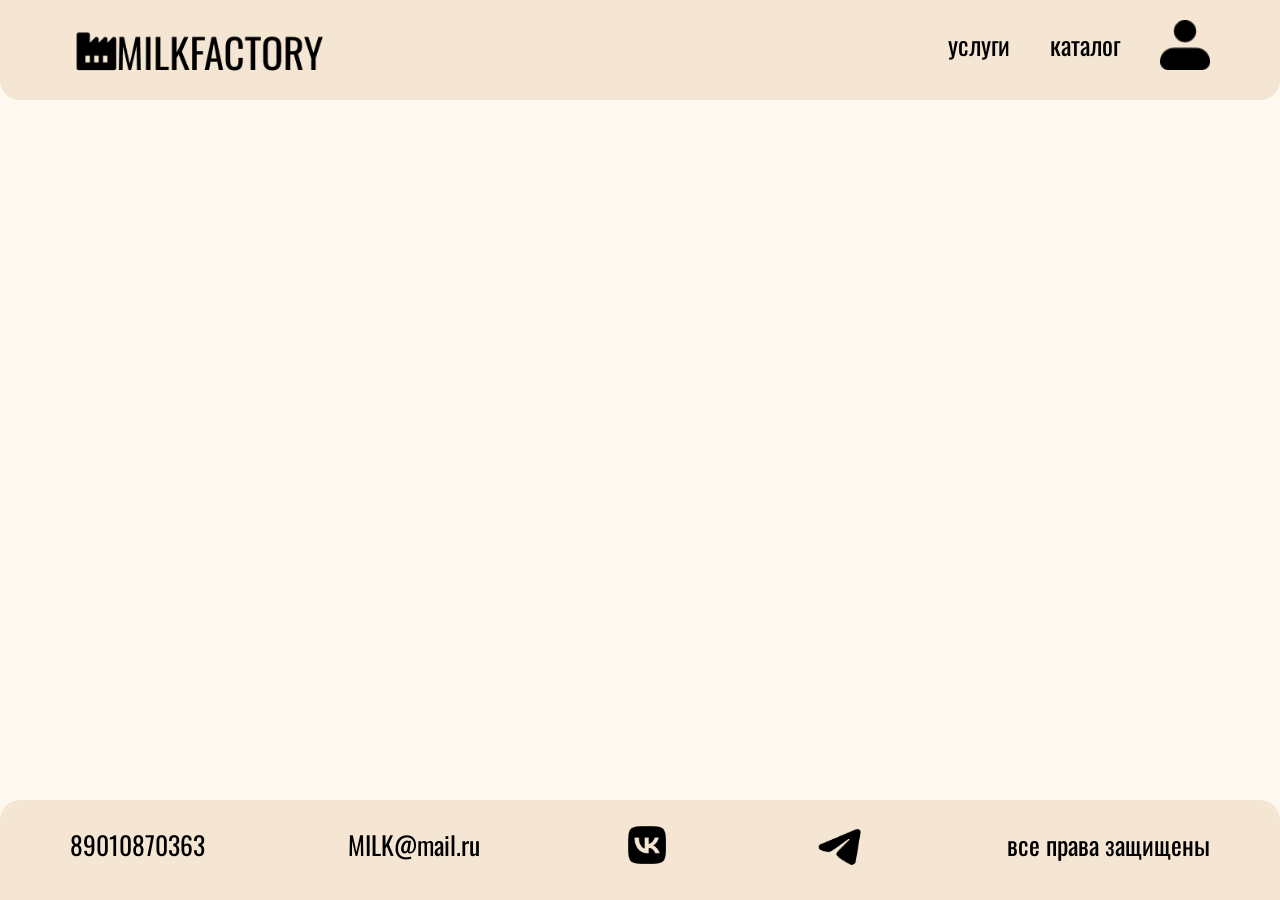
==== public/index.html @ 11dccf15 "Add files via upload добавил основные папки и сделал подвал и шапку сайта" ====
<!DOCTYPE html>
<html lang="en">
<head>
    <meta charset="UTF-8">
    <meta http-equiv="X-UA-Compatible" content="IE=edge">
    <meta name="viewport" content="width=device-width, initial-scale=1.0">
    <title>Document</title>
    <link rel="stylesheet" href="css/reset.css">
    <link rel="stylesheet" href="css/style.css">
    <link rel="preconnect" href="https://fonts.googleapis.com">
    <link rel="preconnect" href="https://fonts.gstatic.com" crossorigin>
    <link href="https://fonts.googleapis.com/css2?family=Oswald:wght@200..700&display=swap" rel="stylesheet">
</head>
<body>
    <header>
        <a class="logo-contain"><img src="img/logo.png" alt="логотип" class="logo"></a>
        <a class="back-contain"><img src="img/icons/back.png" alt="логотип" class="back"></a>
        <nav>
            <ul>
                <li><a>услуги</a></li>
                <li><a>каталог</a></li>
                <li><a><img src="img/icons/profile.png" alt="профиль" class="icon"></a></li>
            </ul>
        </nav>
    </header>
    <main></main>
    <footer>
        <nav>
            <ul>
                <li><a>89010870363</a></li>
                <li><a>MILK@mail.ru</a></li>
                <li><a><img src="img/icons/vk.png" alt="вк" class="icon"></a></li>
                <li><a><img src="img/icons/tg.png" alt="телеграмм" class="icon"></a></li>
                <li class="protected"><a>все права защищены</a></li>
            </ul>
        </nav>
    </footer>
</body>
</html>
---- public/css/style.css ----
body {
    background-color: #FFF8F0;
    min-height: 100vh;
    display: flex;
    flex-direction: column;
    gap: clamp(15px, 10vw, 50px);
}

a{
    font-family: "Oswald", sans-serif;
    font-size: clamp(20px, 2vw, 40px);
}

main {
    display: flex;
    flex: 1;
    flex-direction: column;
    align-items: center;
    width: 100%;
    justify-self: center;
    gap: clamp(15px, 10vw, 50px);
}

header, footer {
    background-color: #F5E6D3;
    height: clamp(70px, 10vw, 100px);
    width: 100%;
    padding: 20px clamp(30px, 10vw, 70px);
    display: flex;
}

header {
    justify-content: space-between;
    border-radius: 0px 0px 20px 20px;
}

header nav ul {
    display: flex;
    justify-content: space-around;
    gap: 40px;
    align-items: center;
}

.logo-contain{
    display: flex;
    align-items: center;
}

footer {
    border-radius: 20px 20px 0px 0px;
}

footer nav{
    width: 100%;
}

footer nav ul {
    display: flex;
    justify-content: space-between;
    align-items: center;
}

.logo {
    width: clamp(200px, 20vw, 315px);
    max-height: 70px;
}

.icon {
    width: clamp(30px, 5vw, 50px);
    height: clamp(30px, 5vw, 50px);
}

.back {
    width: 40px;
    height: 25px;
}

.back-contain {
    display: none;
}

@media (max-width: 750px) {
    .logo-contain {
        display: none;
    }
    .protected {
        display: none;
    }
    .back-contain{
        display: flex;
        align-items: center;
    }
}
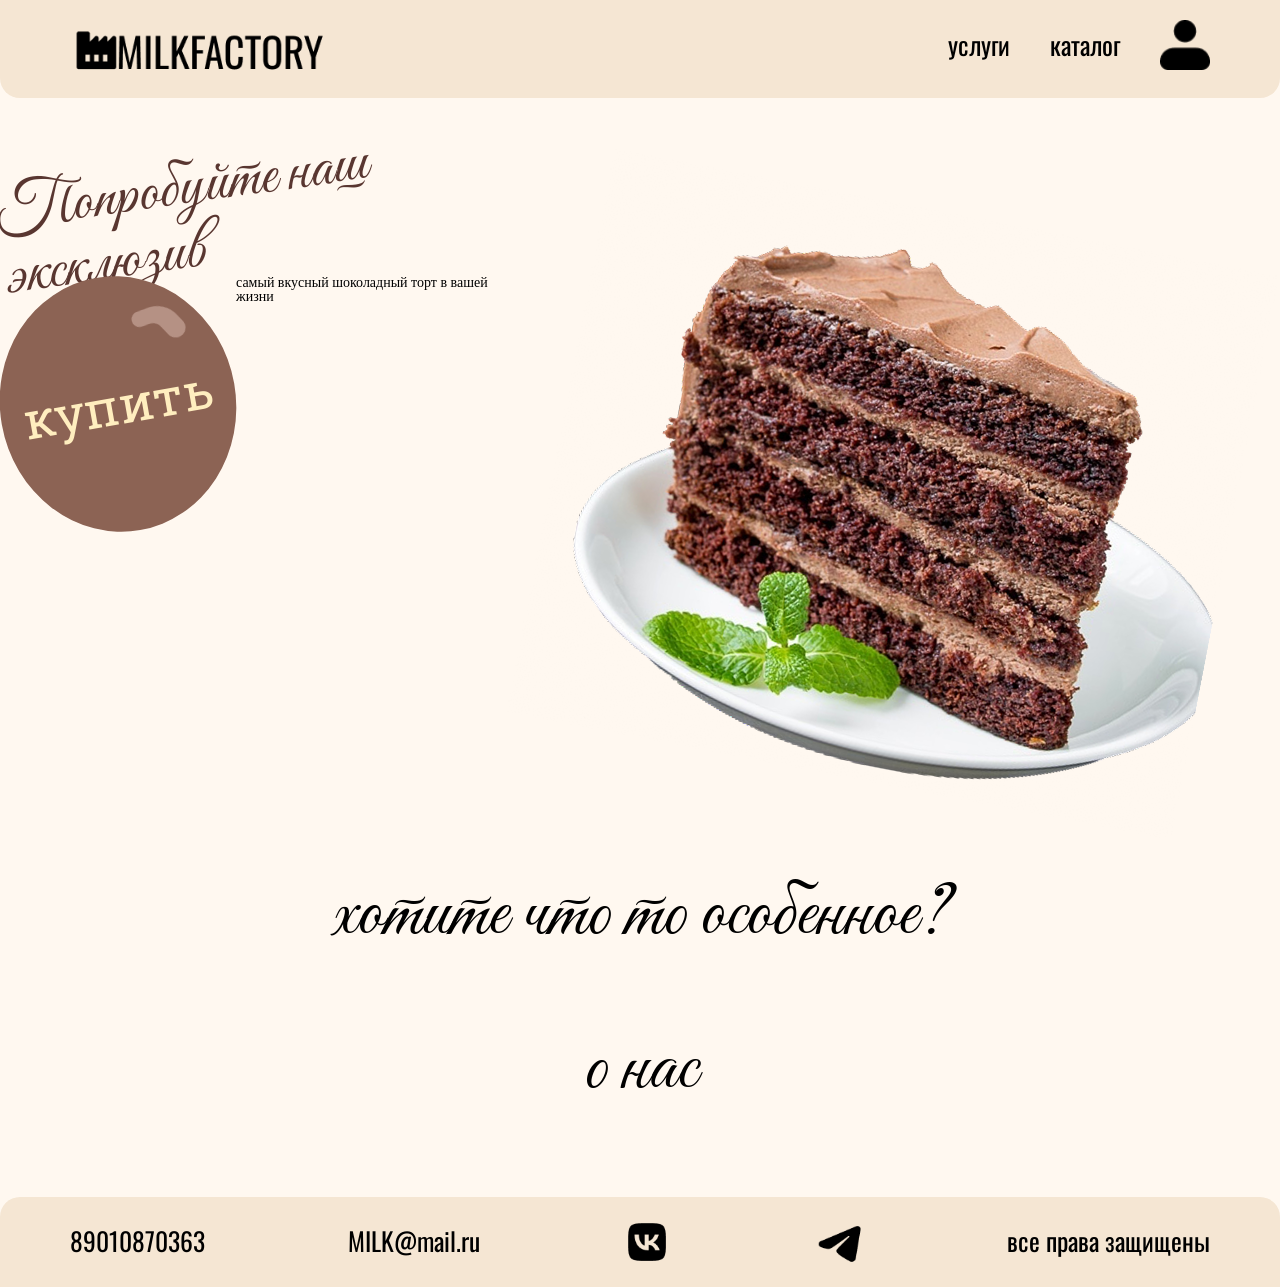
==== commit f00509e6: "Add files via upload" ====
--- a/public/index.html
+++ b/public/index.html
@@ -10,11 +10,13 @@
     <link rel="preconnect" href="https://fonts.googleapis.com">
     <link rel="preconnect" href="https://fonts.gstatic.com" crossorigin>
     <link href="https://fonts.googleapis.com/css2?family=Oswald:wght@200..700&display=swap" rel="stylesheet">
+    <link href="https://fonts.googleapis.com/css2?family=Great+Vibes&display=swap" rel="stylesheet">
+    <link href="https://fonts.googleapis.com/css2?family=Roboto+Slab:wght@100..900&display=swap" rel="stylesheet">
 </head>
 <body>
     <header>
         <a class="logo-contain"><img src="img/logo.png" alt="логотип" class="logo"></a>
-        <a class="back-contain"><img src="img/icons/back.png" alt="логотип" class="back"></a>
+        <a class="back-contain"><img src="img/icons/logo_tel.png" alt="логотип" class="back"></a>
         <nav>
             <ul>
                 <li><a>услуги</a></li>
@@ -23,7 +25,22 @@
             </ul>
         </nav>
     </header>
-    <main></main>
+    <main>
+        <section class="offer">
+            <div>
+                <h1 class="offer-title">Попробуйте наш эксклюзив</h1>
+                <div class="offer--down">
+                    <button class="offer-button">купить <img class="highlight" src="img/button_before.png" alt=""></button>
+                    <p class="offer-text">самый вкусный шоколадный торт в вашей  жизни</p>
+                </div>
+            </div>
+            <img src="img/products/торт.png" alt="торт шоколадный, вкусный">
+        </section>
+        <h2>хотите что то особенное?</h2>
+        <section></section>
+        <h2>о нас</h2>
+        <section></section>
+    </main>
     <footer>
         <nav>
             <ul>
--- a/public/css/style.css
+++ b/public/css/style.css
@@ -11,6 +11,11 @@
     font-size: clamp(20px, 2vw, 40px);
 }
 
+h2{
+    font-family: "Great Vibes", cursive;
+    font-size: clamp(40px, 6vw, 135px);
+}
+
 main {
     display: flex;
     flex: 1;
@@ -18,7 +23,7 @@
     align-items: center;
     width: 100%;
     justify-self: center;
-    gap: clamp(15px, 10vw, 50px);
+    gap: clamp(15px, 3vw, 50px);
 }
 
 header, footer {
@@ -71,12 +76,45 @@
 }
 
 .back {
-    width: 40px;
-    height: 25px;
+    width: 50px;
+    height: 50px;
 }
 
 .back-contain {
     display: none;
+}
+
+.offer{
+    display: flex;
+}
+
+.offer--down{
+    display: flex;
+}
+
+.offer-title{
+    font-family: "Great Vibes", cursive;
+    font-size: clamp(40px, 5vw, 135px);
+    transform: rotate(-8deg);
+    color: #593630;
+}
+
+.offer-button{
+    width: clamp(90px, 20vw, 310px);
+    height: clamp(90px, 20vw, 310px);
+    border-radius: 50%;
+    background-color: #8C6354;
+    color: #FFEEBF;
+    font-size: clamp(20px, 4vw, 60px);
+    font-family: "Roboto Slab", serif;
+    transform: rotate(-10deg);
+}
+
+.highlight{
+    position: absolute;
+    width: clamp(22px, 4vw, 76px);
+    top: clamp(15px, 3vw, 40px);
+    right: clamp(15px, 3vw, 40px)
 }
 
 @media (max-width: 750px) {
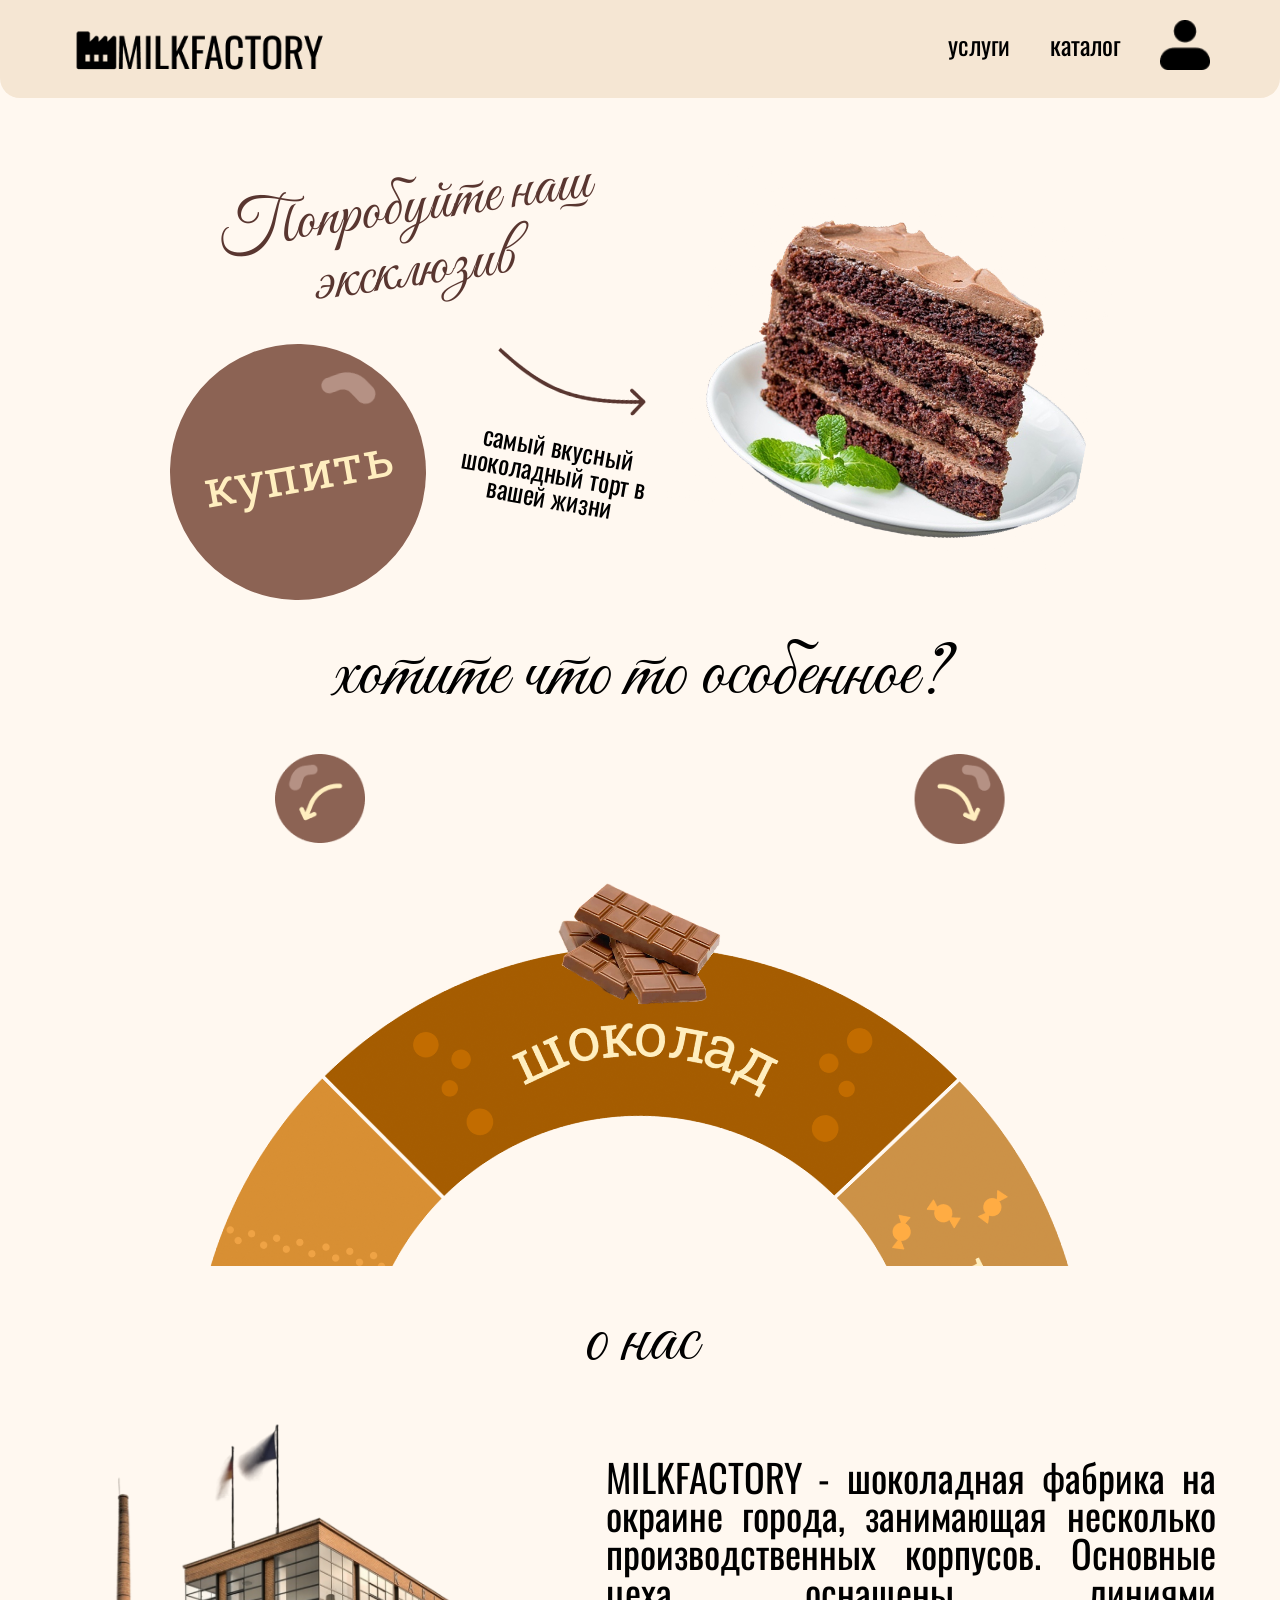
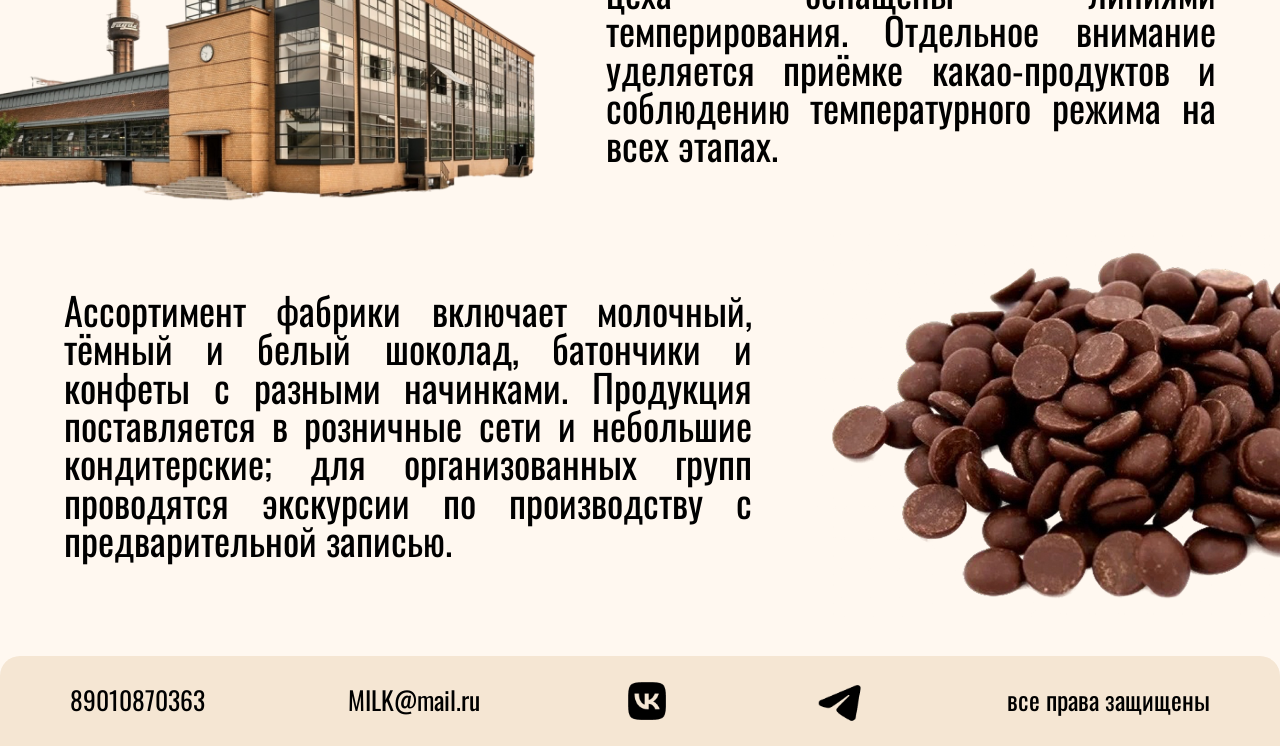
==== commit ef86323c: "сделал главную страницу" ====
--- a/public/index.html
+++ b/public/index.html
@@ -1,56 +1,77 @@
-<!DOCTYPE html>
-<html lang="en">
-<head>
-    <meta charset="UTF-8">
-    <meta http-equiv="X-UA-Compatible" content="IE=edge">
-    <meta name="viewport" content="width=device-width, initial-scale=1.0">
-    <title>Document</title>
-    <link rel="stylesheet" href="css/reset.css">
-    <link rel="stylesheet" href="css/style.css">
-    <link rel="preconnect" href="https://fonts.googleapis.com">
-    <link rel="preconnect" href="https://fonts.gstatic.com" crossorigin>
-    <link href="https://fonts.googleapis.com/css2?family=Oswald:wght@200..700&display=swap" rel="stylesheet">
-    <link href="https://fonts.googleapis.com/css2?family=Great+Vibes&display=swap" rel="stylesheet">
-    <link href="https://fonts.googleapis.com/css2?family=Roboto+Slab:wght@100..900&display=swap" rel="stylesheet">
-</head>
-<body>
-    <header>
-        <a class="logo-contain"><img src="img/logo.png" alt="логотип" class="logo"></a>
-        <a class="back-contain"><img src="img/icons/logo_tel.png" alt="логотип" class="back"></a>
-        <nav>
-            <ul>
-                <li><a>услуги</a></li>
-                <li><a>каталог</a></li>
-                <li><a><img src="img/icons/profile.png" alt="профиль" class="icon"></a></li>
-            </ul>
-        </nav>
-    </header>
-    <main>
-        <section class="offer">
-            <div>
-                <h1 class="offer-title">Попробуйте наш эксклюзив</h1>
-                <div class="offer--down">
-                    <button class="offer-button">купить <img class="highlight" src="img/button_before.png" alt=""></button>
-                    <p class="offer-text">самый вкусный шоколадный торт в вашей  жизни</p>
-                </div>
-            </div>
-            <img src="img/products/торт.png" alt="торт шоколадный, вкусный">
-        </section>
-        <h2>хотите что то особенное?</h2>
-        <section></section>
-        <h2>о нас</h2>
-        <section></section>
-    </main>
-    <footer>
-        <nav>
-            <ul>
-                <li><a>89010870363</a></li>
-                <li><a>MILK@mail.ru</a></li>
-                <li><a><img src="img/icons/vk.png" alt="вк" class="icon"></a></li>
-                <li><a><img src="img/icons/tg.png" alt="телеграмм" class="icon"></a></li>
-                <li class="protected"><a>все права защищены</a></li>
-            </ul>
-        </nav>
-    </footer>
-</body>
+<!DOCTYPE html>
+<html lang="en">
+<head>
+    <meta charset="UTF-8">
+    <meta http-equiv="X-UA-Compatible" content="IE=edge">
+    <meta name="viewport" content="width=device-width, initial-scale=1.0">
+    <title>MILKFACTORY - главная</title>
+    <link rel="stylesheet" href="css/reset.css">
+    <link rel="stylesheet" href="css/style.css">
+    <link rel="preconnect" href="https://fonts.googleapis.com">
+    <link rel="preconnect" href="https://fonts.gstatic.com" crossorigin>
+    <link href="https://fonts.googleapis.com/css2?family=Oswald:wght@200..700&display=swap" rel="stylesheet">
+    <link href="https://fonts.googleapis.com/css2?family=Great+Vibes&display=swap" rel="stylesheet">
+    <link href="https://fonts.googleapis.com/css2?family=Roboto+Slab:wght@100..900&display=swap" rel="stylesheet">
+</head>
+<body>
+    <header>
+        <a class="logo-contain" href="index.html"><img src="img/logo.png" alt="логотип" class="logo"></a>
+        <a class="back-contain" href="index.html"><img src="img/icons/logo_tel.png" alt="логотип" class="back"></a>
+        <nav>
+            <ul>
+                <li><a href="service.html">услуги</a></li>
+                <li><a href="catalog.html">каталог</a></li>
+                <li><a href="profile.html"><img src="img/icons/profile.png" alt="профиль" class="icon"></a></li>
+            </ul>
+        </nav>
+    </header>
+    <main>
+        <section class="offer">
+            <div>
+                <h1 class="offer-title">Попробуйте наш эксклюзив</h1>
+                <div class="offer--down">
+                    <button class="offer-button">купить <img class="highlight-offer" src="img/button_before.png" alt=""></button>
+                    <p class="offer-text"><img src="img/icons/Arrow.png" alt="стрелка"> самый вкусный шоколадный торт в вашей  жизни</p>
+                </div>
+            </div>
+            <img src="img/products/торт.png" alt="торт шоколадный, вкусный" class="offer--img">
+        </section>
+        <h2>хотите что то особенное?</h2>
+        <section class="index_filter">
+            <div class="buttons_filter--wheel">
+                <img class="button_rotate" src="img/button_rotate.png" alt="кнопка -45 градусов">
+                <img class="button_rotate reverse" src="img/button_rotate.png" alt="кнопка +45 градусов">
+            </div>
+            <div class="buttons_filter--wheel--tel">
+                <img class="triangle" src="img/spin.png" alt="стрелка">
+            </div>
+            <div class="wheel-div">
+                <img class="wheel-img" src="img/circle_filt.png" alt="фильтрация">
+                <button class="button_touch">нажми<img class="highlight" src="img/button_before.png" alt=""></button>
+            </div>
+        </section>
+        <h2>о нас</h2>
+        <section class="about-sec">
+            <div>
+                <img src="img/fabric.png" alt="красивая фабрика">
+                <p>MILKFACTORY - шоколадная фабрика на окраине города, занимающая несколько производственных корпусов. Основные цеха оснащены линиями темперирования. Отдельное внимание уделяется приёмке какао-продуктов и соблюдению температурного режима на всех этапах.</p>
+            </div>
+            <div>
+                <p>Ассортимент фабрики включает молочный, тёмный и белый шоколад, батончики и конфеты с разными начинками. Продукция поставляется в розничные сети и небольшие кондитерские; для организованных групп проводятся экскурсии по производству с предварительной записью.</p>
+                <img src="img/chocolate.png" alt="шокалад">
+            </div>
+        </section>
+    </main>
+    <footer>
+        <nav>
+            <ul>
+                <li><a>89010870363</a></li>
+                <li><a>MILK@mail.ru</a></li>
+                <li><a><img src="img/icons/vk.png" alt="вк" class="icon"></a></li>
+                <li><a><img src="img/icons/tg.png" alt="телеграмм" class="icon"></a></li>
+                <li class="protected"><a>все права защищены</a></li>
+            </ul>
+        </nav>
+    </footer>
+</body>
 </html>
--- a/public/css/style.css
+++ b/public/css/style.css
@@ -1,131 +1,312 @@
-body {
-    background-color: #FFF8F0;
-    min-height: 100vh;
-    display: flex;
-    flex-direction: column;
-    gap: clamp(15px, 10vw, 50px);
-}
-
-a{
-    font-family: "Oswald", sans-serif;
-    font-size: clamp(20px, 2vw, 40px);
-}
-
-h2{
-    font-family: "Great Vibes", cursive;
-    font-size: clamp(40px, 6vw, 135px);
-}
-
-main {
-    display: flex;
-    flex: 1;
-    flex-direction: column;
-    align-items: center;
-    width: 100%;
-    justify-self: center;
-    gap: clamp(15px, 3vw, 50px);
-}
-
-header, footer {
-    background-color: #F5E6D3;
-    height: clamp(70px, 10vw, 100px);
-    width: 100%;
-    padding: 20px clamp(30px, 10vw, 70px);
-    display: flex;
-}
-
-header {
-    justify-content: space-between;
-    border-radius: 0px 0px 20px 20px;
-}
-
-header nav ul {
-    display: flex;
-    justify-content: space-around;
-    gap: 40px;
-    align-items: center;
-}
-
-.logo-contain{
-    display: flex;
-    align-items: center;
-}
-
-footer {
-    border-radius: 20px 20px 0px 0px;
-}
-
-footer nav{
-    width: 100%;
-}
-
-footer nav ul {
-    display: flex;
-    justify-content: space-between;
-    align-items: center;
-}
-
-.logo {
-    width: clamp(200px, 20vw, 315px);
-    max-height: 70px;
-}
-
-.icon {
-    width: clamp(30px, 5vw, 50px);
-    height: clamp(30px, 5vw, 50px);
-}
-
-.back {
-    width: 50px;
-    height: 50px;
-}
-
-.back-contain {
-    display: none;
-}
-
-.offer{
-    display: flex;
-}
-
-.offer--down{
-    display: flex;
-}
-
-.offer-title{
-    font-family: "Great Vibes", cursive;
-    font-size: clamp(40px, 5vw, 135px);
-    transform: rotate(-8deg);
-    color: #593630;
-}
-
-.offer-button{
-    width: clamp(90px, 20vw, 310px);
-    height: clamp(90px, 20vw, 310px);
-    border-radius: 50%;
-    background-color: #8C6354;
-    color: #FFEEBF;
-    font-size: clamp(20px, 4vw, 60px);
-    font-family: "Roboto Slab", serif;
-    transform: rotate(-10deg);
-}
-
-.highlight{
-    position: absolute;
-    width: clamp(22px, 4vw, 76px);
-    top: clamp(15px, 3vw, 40px);
-    right: clamp(15px, 3vw, 40px)
-}
-
-@media (max-width: 750px) {
-    .logo-contain {
-        display: none;
-    }
-    .protected {
-        display: none;
-    }
-    .back-contain{
-        display: flex;
-        align-items: center;
-    }
+body {
+    background-color: #FFF8F0;
+    min-height: 100vh;
+    display: flex;
+    flex-direction: column;
+    gap: clamp(15px, 3vw, 50px);
+}
+
+a{
+    font-family: "Oswald", sans-serif;
+    font-size: clamp(20px, 2vw, 40px);
+}
+
+h2{
+    font-family: "Great Vibes", cursive;
+    font-size: clamp(40px, 6vw, 135px);
+}
+
+main {
+    display: flex;
+    flex: 1;
+    flex-direction: column;
+    align-items: center;
+    width: 100%;
+    justify-self: center;
+    gap: clamp(15px, 3vw, 50px);
+}
+
+header, footer {
+    background-color: #F5E6D3;
+    height: clamp(70px, 10vw, 100px);
+    width: 100%;
+    padding: 20px clamp(30px, 10vw, 70px);
+    display: flex;
+}
+
+header {
+    justify-content: space-between;
+    border-radius: 0px 0px 20px 20px;
+}
+
+header nav ul {
+    display: flex;
+    justify-content: space-around;
+    gap: 40px;
+    align-items: center;
+}
+
+.logo-contain{
+    display: flex;
+    align-items: center;
+}
+
+footer {
+    border-radius: 20px 20px 0px 0px;
+}
+
+footer nav{
+    width: 100%;
+}
+
+footer nav ul {
+    display: flex;
+    justify-content: space-between;
+    align-items: center;
+}
+
+.logo {
+    width: clamp(200px, 20vw, 315px);
+    max-height: 70px;
+}
+
+.icon {
+    width: clamp(30px, 5vw, 50px);
+    height: clamp(30px, 5vw, 50px);
+}
+
+.back {
+    width: 50px;
+    height: 50px;
+}
+
+.back-contain {
+    display: none;
+}
+
+.offer{
+    display: flex;
+    align-items: center;
+}
+
+.offer--down{
+    display: flex;
+    justify-content: space-around;
+    align-items: center;
+}
+
+.offer-title{
+    font-family: "Great Vibes", cursive;
+    font-size: clamp(40px, 5vw, 135px);
+    transform: rotate(-8deg);
+    color: #593630;
+    margin: 40px 0px;
+    width: clamp(320px, 40vw, 900px);
+    text-align: center;
+}
+
+button{
+    border-radius: 50%;
+    background-color: #8C6354;
+    color: #FFEEBF;
+    font-size: 30px;
+    font-family: "Roboto Slab", serif;
+    position: relative;
+}
+
+.offer-button{
+    width: clamp(90px, 20vw, 310px);
+    height: clamp(90px, 20vw, 310px);
+    border-radius: 50%;
+    background-color: #8C6354;
+    color: #FFEEBF;
+    font-size: clamp(20px, 4vw, 60px);
+    font-family: "Roboto Slab", serif;
+    transform: rotate(-10deg);
+}
+
+.offer--img{
+    width: clamp(150px, 36vw, 670px);
+}
+
+.offer-text{
+    position: relative;
+    font-size: clamp(20px, 2vw, 50px);
+    width: clamp(170px, 15vw, 300px);
+    transform: rotate(10deg);
+    font-family: "Oswald", sans-serif;
+    text-align: center;
+}
+
+.offer-text img{
+    position: absolute;
+    top: -75px;
+    width: clamp(100px, 12vw, 176px);
+}
+
+.highlight{
+    position: absolute;
+    width: 22px;
+    top: 20px;
+    right: 20px;
+}
+
+.highlight-offer{
+    position: absolute;
+    width: clamp(22px, 4vw, 76px);
+    top: clamp(15px, 3vw, 40px);
+    right: clamp(15px, 3vw, 40px)
+}
+
+.index-filter{
+    width: 100%;
+}
+
+.buttons_filter--wheel{
+    display: flex;
+    justify-content: space-around;
+    align-items: center;
+}
+
+.button_rotate{
+    cursor: pointer;
+    width: clamp(50px, 7vw, 100px);
+}
+
+.reverse{
+    transform: scale(-1, 1);
+}
+
+.wheel-div{
+    display: grid;
+    justify-items: center;
+    width: 100vw;
+    overflow: hidden;
+    height: clamp(100px, 33vw, 500px);
+    position: relative;
+}
+
+.wheel-img{
+    margin-top: clamp(60px, 8vw, 120px);
+    transform: rotate(-45deg);
+    cursor: pointer;
+    width: clamp(700px, 70vw, 1480px);
+}
+
+.buttons_filter--wheel--tel{
+    display: none;
+}
+
+.button_touch{
+    display: none;
+}
+
+.about-sec{
+    width: 100vw;
+    display: flex;
+    flex-direction: column;
+    gap: clamp(15px, 100vw, 30px)
+}
+
+.about-sec div{
+    display: flex;
+    align-items: center;
+}
+
+.about-sec div p{
+    font-family: "Oswald", sans-serif;
+    font-size: clamp(15px, 3vw, 40px);
+    text-align: justify;
+    padding: 0px clamp(18px, 5vw, 180px);
+}
+
+.about-sec div img{
+    height: clamp(140px, 30vw, 400px);
+}
+
+.cart_services--sec{
+    display: flex;
+    flex-direction: column;
+    gap: 30px;
+}
+
+.cart_services{
+    display: flex;
+    gap: 10px;
+    align-items: center;
+    padding: 16px;
+}
+
+.visually-hidden:not(:focus):not(:active) {
+    position: absolute;
+    width: 1px;
+    height: 1px;
+    overflow: hidden;
+    white-space: nowrap;
+    clip: rect(0 0 0 0);
+}
+
+@media (max-width: 750px) {
+    .logo-contain {
+        display: none;
+    }
+    .protected {
+        display: none;
+    }
+    .back-contain{
+        display: flex;
+        align-items: center;
+    }
+    .offer-title{
+        margin-top: 10px;
+    }
+    .offer-text img{
+        display: none;
+    }
+    .buttons_filter--wheel{
+        display: none;
+    }
+    .wheel-div{
+        display: flex;
+        justify-content: center;
+        align-items: center;
+        height: 420px;
+    }
+    .wheel-img{
+        margin: 0;
+        cursor: auto;
+        width: 360px;
+        height: 360px;
+    }
+    .buttons_filter--wheel--tel{
+        display: flex;
+        flex-direction: column;
+        align-items: center;
+        justify-content: space-around;
+    }
+    .button_touch{
+        display: block;
+        position: absolute;
+        top: 50%;
+        transform: translateY(-50%);
+        z-index: 1;
+        cursor: pointer;
+        width: 135px;
+        height: 135px;
+    }
+}
+@media (max-width: 480px) {
+    .offer div{
+        width: 280px;
+    }
+    .offer-button{
+        margin-left: 30px;
+    }
+    .about-sec div img{
+        display: none;
+    }
+    .offer--img{
+        width: 145px;
+        height: 125px;
+    }
 }
